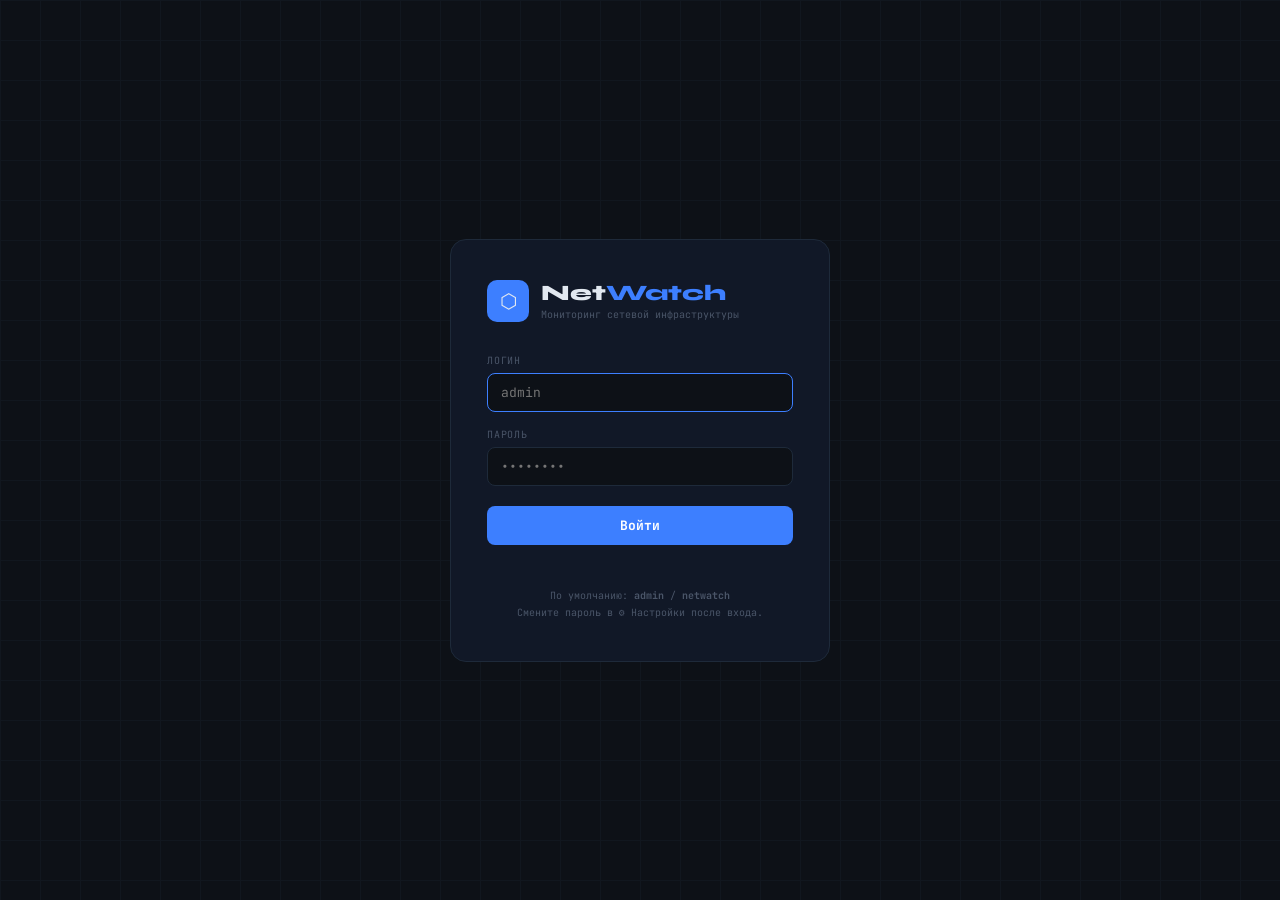
==== templates/login.html @ d7e7091e "add struct and ref code + auth and search" ====
<!DOCTYPE html>
<html lang="ru">
<head>
<meta charset="UTF-8">
<meta name="viewport" content="width=device-width,initial-scale=1.0">
<title>NetWatch — Вход</title>
<link href="https://fonts.googleapis.com/css2?family=JetBrains+Mono:wght@400;600;700&family=Syne:wght@400;700;800&display=swap" rel="stylesheet">
<style>
  :root{--bg:#0d1117;--sf:#111827;--bd:#1e2a3a;--text:#e2e8f0;--muted:#4a5568;--acc:#3d7fff;--red:#ff3d57;--green:#00e676;}
  *{margin:0;padding:0;box-sizing:border-box;}
  body{background:var(--bg);color:var(--text);font-family:'JetBrains Mono',monospace;min-height:100vh;display:flex;align-items:center;justify-content:center;}
  body::before{content:'';position:fixed;inset:0;pointer-events:none;
    background-image:linear-gradient(var(--bd) 1px,transparent 1px),linear-gradient(90deg,var(--bd) 1px,transparent 1px);
    background-size:40px 40px;opacity:.27;}
  .card{position:relative;z-index:1;background:var(--sf);border:1px solid var(--bd);border-radius:16px;padding:40px 36px;width:100%;max-width:380px;}
  .logo{display:flex;align-items:center;gap:12px;margin-bottom:32px;}
  .logo-icon{width:42px;height:42px;background:var(--acc);border-radius:10px;display:flex;align-items:center;justify-content:center;font-size:20px;}
  h1{font-family:'Syne',sans-serif;font-size:22px;font-weight:800;}
  h1 span{color:var(--acc);}
  .sub{font-size:10px;color:var(--muted);margin-top:2px;}
  .fg{display:flex;flex-direction:column;gap:6px;margin-bottom:16px;}
  label{font-size:10px;color:var(--muted);text-transform:uppercase;letter-spacing:.8px;}
  input{background:var(--bg);border:1px solid var(--bd);color:var(--text);padding:10px 13px;border-radius:8px;font-family:inherit;font-size:13px;outline:none;transition:border-color .18s;width:100%;}
  input:focus{border-color:var(--acc);}
  .btn{width:100%;padding:11px;border-radius:8px;border:none;cursor:pointer;font-family:inherit;font-size:13px;font-weight:700;background:var(--acc);color:#fff;transition:all .18s;margin-top:4px;}
  .btn:hover{background:#5590ff;transform:translateY(-1px);}
  .btn:disabled{opacity:.5;cursor:not-allowed;transform:none;}
  .err{color:var(--red);font-size:11px;margin-top:10px;min-height:16px;text-align:center;}
  .hint{font-size:10px;color:var(--muted);text-align:center;margin-top:16px;line-height:1.7;}
</style>
</head>
<body>
<div class="card">
  <div class="logo">
    <div class="logo-icon">⬡</div>
    <div>
      <h1>Net<span>Watch</span></h1>
      <div class="sub">Мониторинг сетевой инфраструктуры</div>
    </div>
  </div>
  <div class="fg">
    <label>Логин</label>
    <input id="username" type="text" placeholder="admin" autocomplete="username" autofocus>
  </div>
  <div class="fg">
    <label>Пароль</label>
    <input id="password" type="password" placeholder="••••••••" autocomplete="current-password"
           onkeydown="if(event.key==='Enter')doLogin()">
  </div>
  <button class="btn" id="loginBtn" onclick="doLogin()">Войти</button>
  <div class="err" id="errMsg"></div>
  <div class="hint">По умолчанию: <b>admin</b> / <b>netwatch</b><br>Смените пароль в ⚙️ Настройки после входа.</div>
</div>
<script>
async function doLogin(){
  const btn=document.getElementById('loginBtn');
  const err=document.getElementById('errMsg');
  btn.disabled=true; btn.textContent='Вход...'; err.textContent='';
  const r=await fetch('/login',{method:'POST',headers:{'Content-Type':'application/json'},
    body:JSON.stringify({
      username:document.getElementById('username').value.trim(),
      password:document.getElementById('password').value
    })});
  if(r.ok){window.location.href='/';}
  else{
    const d=await r.json();
    err.textContent=d.error||'Ошибка входа';
    btn.disabled=false; btn.textContent='Войти';
  }
}
</script>
</body>
</html>
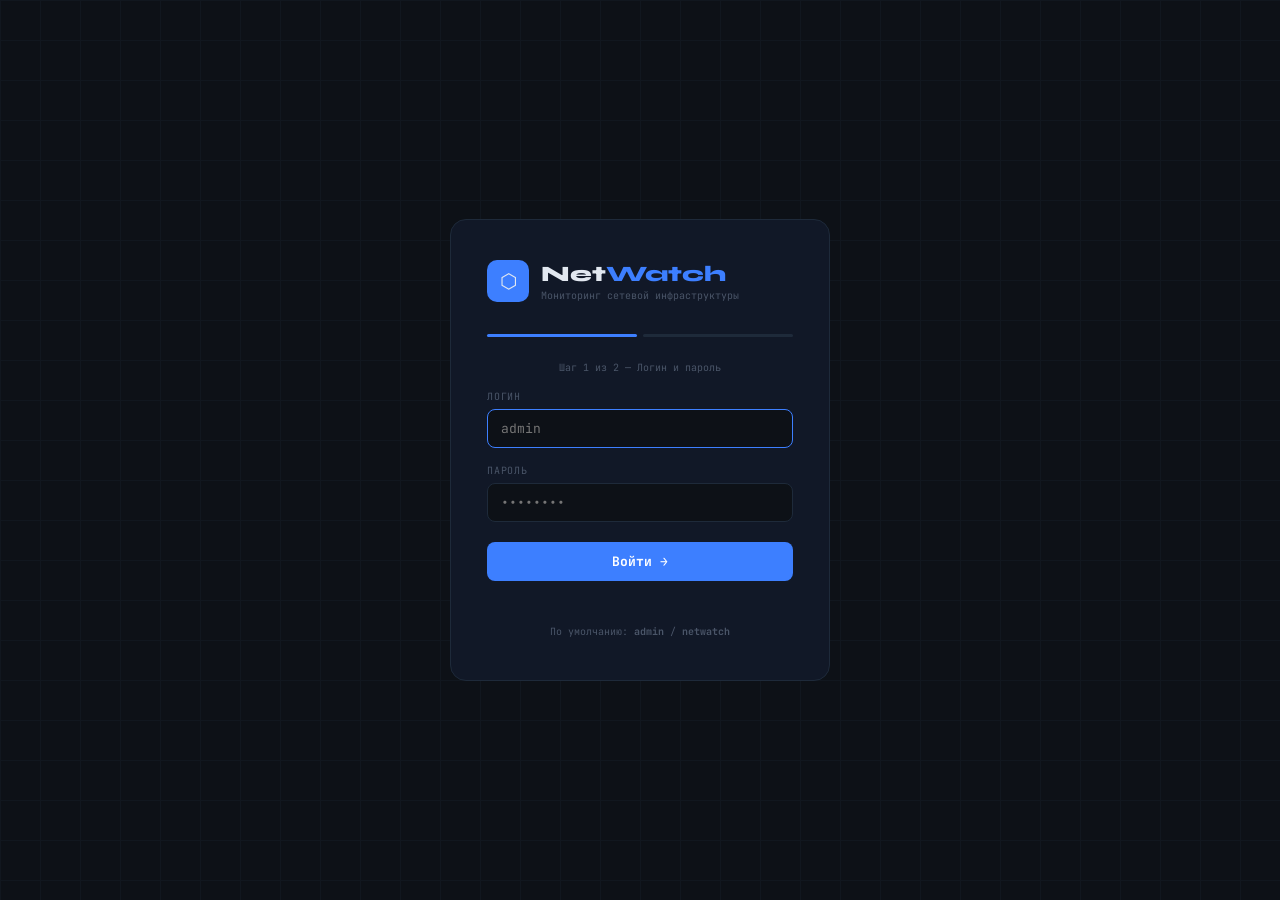
==== commit 8f6f17e6: "https self signed + sla and pdf stat" ====
--- a/templates/login.html
+++ b/templates/login.html
@@ -6,27 +6,63 @@
 <title>NetWatch — Вход</title>
 <link href="https://fonts.googleapis.com/css2?family=JetBrains+Mono:wght@400;600;700&family=Syne:wght@400;700;800&display=swap" rel="stylesheet">
 <style>
-  :root{--bg:#0d1117;--sf:#111827;--bd:#1e2a3a;--text:#e2e8f0;--muted:#4a5568;--acc:#3d7fff;--red:#ff3d57;--green:#00e676;}
+  :root{--bg:#0d1117;--sf:#111827;--bd:#1e2a3a;--text:#e2e8f0;--muted:#4a5568;
+        --acc:#3d7fff;--red:#ff3d57;--green:#00e676;--yel:#ffb300;}
   *{margin:0;padding:0;box-sizing:border-box;}
-  body{background:var(--bg);color:var(--text);font-family:'JetBrains Mono',monospace;min-height:100vh;display:flex;align-items:center;justify-content:center;}
+  body{background:var(--bg);color:var(--text);font-family:'JetBrains Mono',monospace;
+       min-height:100vh;display:flex;align-items:center;justify-content:center;}
   body::before{content:'';position:fixed;inset:0;pointer-events:none;
-    background-image:linear-gradient(var(--bd) 1px,transparent 1px),linear-gradient(90deg,var(--bd) 1px,transparent 1px);
+    background-image:linear-gradient(var(--bd) 1px,transparent 1px),
+                     linear-gradient(90deg,var(--bd) 1px,transparent 1px);
     background-size:40px 40px;opacity:.27;}
-  .card{position:relative;z-index:1;background:var(--sf);border:1px solid var(--bd);border-radius:16px;padding:40px 36px;width:100%;max-width:380px;}
+  .card{position:relative;z-index:1;background:var(--sf);border:1px solid var(--bd);
+        border-radius:16px;padding:40px 36px;width:100%;max-width:380px;
+        transition:all .3s;}
   .logo{display:flex;align-items:center;gap:12px;margin-bottom:32px;}
-  .logo-icon{width:42px;height:42px;background:var(--acc);border-radius:10px;display:flex;align-items:center;justify-content:center;font-size:20px;}
+  .logo-icon{width:42px;height:42px;background:var(--acc);border-radius:10px;
+             display:flex;align-items:center;justify-content:center;font-size:20px;}
   h1{font-family:'Syne',sans-serif;font-size:22px;font-weight:800;}
   h1 span{color:var(--acc);}
   .sub{font-size:10px;color:var(--muted);margin-top:2px;}
+
+  /* Step indicator */
+  .steps{display:flex;gap:6px;margin-bottom:24px;}
+  .step{flex:1;height:3px;border-radius:2px;background:var(--bd);transition:background .3s;}
+  .step.active{background:var(--acc);}
+  .step.done{background:var(--green);}
+  .step-label{font-size:10px;color:var(--muted);text-align:center;margin-bottom:16px;}
+
   .fg{display:flex;flex-direction:column;gap:6px;margin-bottom:16px;}
   label{font-size:10px;color:var(--muted);text-transform:uppercase;letter-spacing:.8px;}
-  input{background:var(--bg);border:1px solid var(--bd);color:var(--text);padding:10px 13px;border-radius:8px;font-family:inherit;font-size:13px;outline:none;transition:border-color .18s;width:100%;}
+  input{background:var(--bg);border:1px solid var(--bd);color:var(--text);
+        padding:10px 13px;border-radius:8px;font-family:inherit;font-size:13px;
+        outline:none;transition:border-color .18s;width:100%;}
   input:focus{border-color:var(--acc);}
-  .btn{width:100%;padding:11px;border-radius:8px;border:none;cursor:pointer;font-family:inherit;font-size:13px;font-weight:700;background:var(--acc);color:#fff;transition:all .18s;margin-top:4px;}
+  input.totp-inp{font-size:22px;letter-spacing:6px;text-align:center;
+                 font-weight:700;padding:12px;}
+
+  .btn{width:100%;padding:11px;border-radius:8px;border:none;cursor:pointer;
+       font-family:inherit;font-size:13px;font-weight:700;background:var(--acc);
+       color:#fff;transition:all .18s;margin-top:4px;}
   .btn:hover{background:#5590ff;transform:translateY(-1px);}
   .btn:disabled{opacity:.5;cursor:not-allowed;transform:none;}
+  .btn-ghost{background:none;border:1px solid var(--bd);color:var(--muted);
+             font-size:11px;padding:8px;margin-top:8px;}
+  .btn-ghost:hover{border-color:var(--acc);color:var(--acc);transform:none;}
+
   .err{color:var(--red);font-size:11px;margin-top:10px;min-height:16px;text-align:center;}
   .hint{font-size:10px;color:var(--muted);text-align:center;margin-top:16px;line-height:1.7;}
+
+  /* 2FA panel */
+  #step2{display:none;}
+  .totp-icon{text-align:center;font-size:36px;margin-bottom:12px;}
+  .totp-desc{font-size:11px;color:var(--muted);text-align:center;
+             line-height:1.6;margin-bottom:16px;}
+  .totp-timer{display:flex;align-items:center;gap:6px;justify-content:center;
+              margin-top:8px;font-size:10px;color:var(--muted);}
+  .timer-bar{flex:1;height:3px;background:var(--bd);border-radius:2px;max-width:80px;}
+  .timer-fill{height:100%;background:var(--yel);border-radius:2px;
+              transition:width 1s linear;}
 </style>
 </head>
 <body>
@@ -35,39 +71,159 @@
     <div class="logo-icon">⬡</div>
     <div>
       <h1>Net<span>Watch</span></h1>
-      <div class="sub">Мониторинг сетевой инфраструктуры</div>
-    </div>
-  </div>
-  <div class="fg">
-    <label>Логин</label>
-    <input id="username" type="text" placeholder="admin" autocomplete="username" autofocus>
-  </div>
-  <div class="fg">
-    <label>Пароль</label>
-    <input id="password" type="password" placeholder="••••••••" autocomplete="current-password"
-           onkeydown="if(event.key==='Enter')doLogin()">
-  </div>
-  <button class="btn" id="loginBtn" onclick="doLogin()">Войти</button>
-  <div class="err" id="errMsg"></div>
-  <div class="hint">По умолчанию: <b>admin</b> / <b>netwatch</b><br>Смените пароль в ⚙️ Настройки после входа.</div>
+      <div class="sub" id="cardSub">Мониторинг сетевой инфраструктуры</div>
+    </div>
+  </div>
+
+  <!-- Step indicator -->
+  <div class="steps">
+    <div class="step active" id="stepBar1"></div>
+    <div class="step" id="stepBar2"></div>
+  </div>
+  <div class="step-label" id="stepLabel">Шаг 1 из 2 — Логин и пароль</div>
+
+  <!-- Step 1: password -->
+  <div id="step1">
+    <div class="fg">
+      <label>Логин</label>
+      <input id="username" type="text" placeholder="admin"
+             autocomplete="username" autofocus>
+    </div>
+    <div class="fg">
+      <label>Пароль</label>
+      <input id="password" type="password" placeholder="••••••••"
+             autocomplete="current-password"
+             onkeydown="if(event.key==='Enter')doLogin()">
+    </div>
+    <button class="btn" id="loginBtn" onclick="doLogin()">Войти →</button>
+    <div class="err" id="errMsg1"></div>
+    <div class="hint">По умолчанию: <b>admin</b> / <b>netwatch</b></div>
+  </div>
+
+  <!-- Step 2: TOTP -->
+  <div id="step2">
+    <div class="totp-icon">🔐</div>
+    <div class="totp-desc">
+      Откройте <b>Google Authenticator</b> или <b>Authy</b><br>
+      и введите 6-значный код для <b id="totpUser"></b>
+    </div>
+    <div class="fg">
+      <label>Код 2FA</label>
+      <input id="totpCode" type="text" inputmode="numeric" maxlength="6"
+             placeholder="000000" class="totp-inp"
+             autocomplete="one-time-code"
+             oninput="this.value=this.value.replace(/\D/g,'')"
+             onkeydown="if(event.key==='Enter')doVerify2FA()">
+    </div>
+    <button class="btn" id="verifyBtn" onclick="doVerify2FA()">Подтвердить ✓</button>
+    <button class="btn btn-ghost" onclick="backToStep1()">← Назад</button>
+    <div class="err" id="errMsg2"></div>
+
+    <div class="totp-timer">
+      <span id="timerSec">30</span>с
+      <div class="timer-bar"><div class="timer-fill" id="timerFill" style="width:100%"></div></div>
+      <span style="color:var(--muted)">до смены кода</span>
+    </div>
+  </div>
 </div>
+
 <script>
-async function doLogin(){
-  const btn=document.getElementById('loginBtn');
-  const err=document.getElementById('errMsg');
-  btn.disabled=true; btn.textContent='Вход...'; err.textContent='';
-  const r=await fetch('/login',{method:'POST',headers:{'Content-Type':'application/json'},
-    body:JSON.stringify({
-      username:document.getElementById('username').value.trim(),
-      password:document.getElementById('password').value
-    })});
-  if(r.ok){window.location.href='/';}
-  else{
-    const d=await r.json();
-    err.textContent=d.error||'Ошибка входа';
-    btn.disabled=false; btn.textContent='Войти';
+let _username = '';
+let _timerInterval = null;
+
+function startTOTPTimer() {
+  if (_timerInterval) clearInterval(_timerInterval);
+  _timerInterval = setInterval(() => {
+    const now  = Math.floor(Date.now() / 1000);
+    const left = 30 - (now % 30);
+    const pct  = (left / 30) * 100;
+    const sec  = document.getElementById('timerSec');
+    const fill = document.getElementById('timerFill');
+    if (sec)  sec.textContent  = left;
+    if (fill) fill.style.width = pct + '%';
+    // Color warning when < 5s
+    if (fill) fill.style.background = left <= 5 ? 'var(--red)' : 'var(--yel)';
+  }, 1000);
+}
+
+function showStep2(username) {
+  _username = username;
+  document.getElementById('step1').style.display    = 'none';
+  document.getElementById('step2').style.display    = 'block';
+  document.getElementById('stepBar1').className     = 'step done';
+  document.getElementById('stepBar2').className     = 'step active';
+  document.getElementById('stepLabel').textContent  = 'Шаг 2 из 2 — Двухфакторная аутентификация';
+  document.getElementById('cardSub').textContent    = 'Подтверждение личности';
+  document.getElementById('totpUser').textContent   = username;
+  document.getElementById('totpCode').value         = '';
+  document.getElementById('errMsg2').textContent    = '';
+  setTimeout(() => document.getElementById('totpCode').focus(), 100);
+  startTOTPTimer();
+}
+
+function backToStep1() {
+  if (_timerInterval) clearInterval(_timerInterval);
+  document.getElementById('step1').style.display    = 'block';
+  document.getElementById('step2').style.display    = 'none';
+  document.getElementById('stepBar1').className     = 'step active';
+  document.getElementById('stepBar2').className     = 'step';
+  document.getElementById('stepLabel').textContent  = 'Шаг 1 из 2 — Логин и пароль';
+  document.getElementById('cardSub').textContent    = 'Мониторинг сетевой инфраструктуры';
+  document.getElementById('errMsg1').textContent    = '';
+}
+
+async function doLogin() {
+  const btn = document.getElementById('loginBtn');
+  const err = document.getElementById('errMsg1');
+  const u   = document.getElementById('username').value.trim();
+  const p   = document.getElementById('password').value;
+  btn.disabled = true; btn.textContent = 'Проверка...'; err.textContent = '';
+  try {
+    const r = await fetch('/login', {
+      method: 'POST',
+      headers: {'Content-Type': 'application/json'},
+      body: JSON.stringify({username: u, password: p})
+    });
+    const d = await r.json();
+    if (d.ok) {
+      window.location.href = '/';
+    } else if (d.need_2fa) {
+      showStep2(u);
+    } else {
+      err.textContent = d.error || 'Ошибка входа';
+    }
+  } catch(e) {
+    err.textContent = 'Ошибка соединения';
   }
+  btn.disabled = false; btn.textContent = 'Войти →';
+}
+
+async function doVerify2FA() {
+  const btn  = document.getElementById('verifyBtn');
+  const err  = document.getElementById('errMsg2');
+  const code = document.getElementById('totpCode').value.trim();
+  if (code.length !== 6) { err.textContent = 'Код должен состоять из 6 цифр'; return; }
+  btn.disabled = true; btn.textContent = 'Проверка...'; err.textContent = '';
+  try {
+    const r = await fetch('/login', {
+      method: 'POST',
+      headers: {'Content-Type': 'application/json'},
+      body: JSON.stringify({username: _username, password: '', totp_code: code})
+    });
+    const d = await r.json();
+    if (d.ok) {
+      if (_timerInterval) clearInterval(_timerInterval);
+      window.location.href = '/';
+    } else {
+      err.textContent = d.error || 'Неверный код';
+      document.getElementById('totpCode').value = '';
+      document.getElementById('totpCode').focus();
+    }
+  } catch(e) {
+    err.textContent = 'Ошибка соединения';
+  }
+  btn.disabled = false; btn.textContent = 'Подтвердить ✓';
 }
 </script>
 </body>
-</html>
+</html>
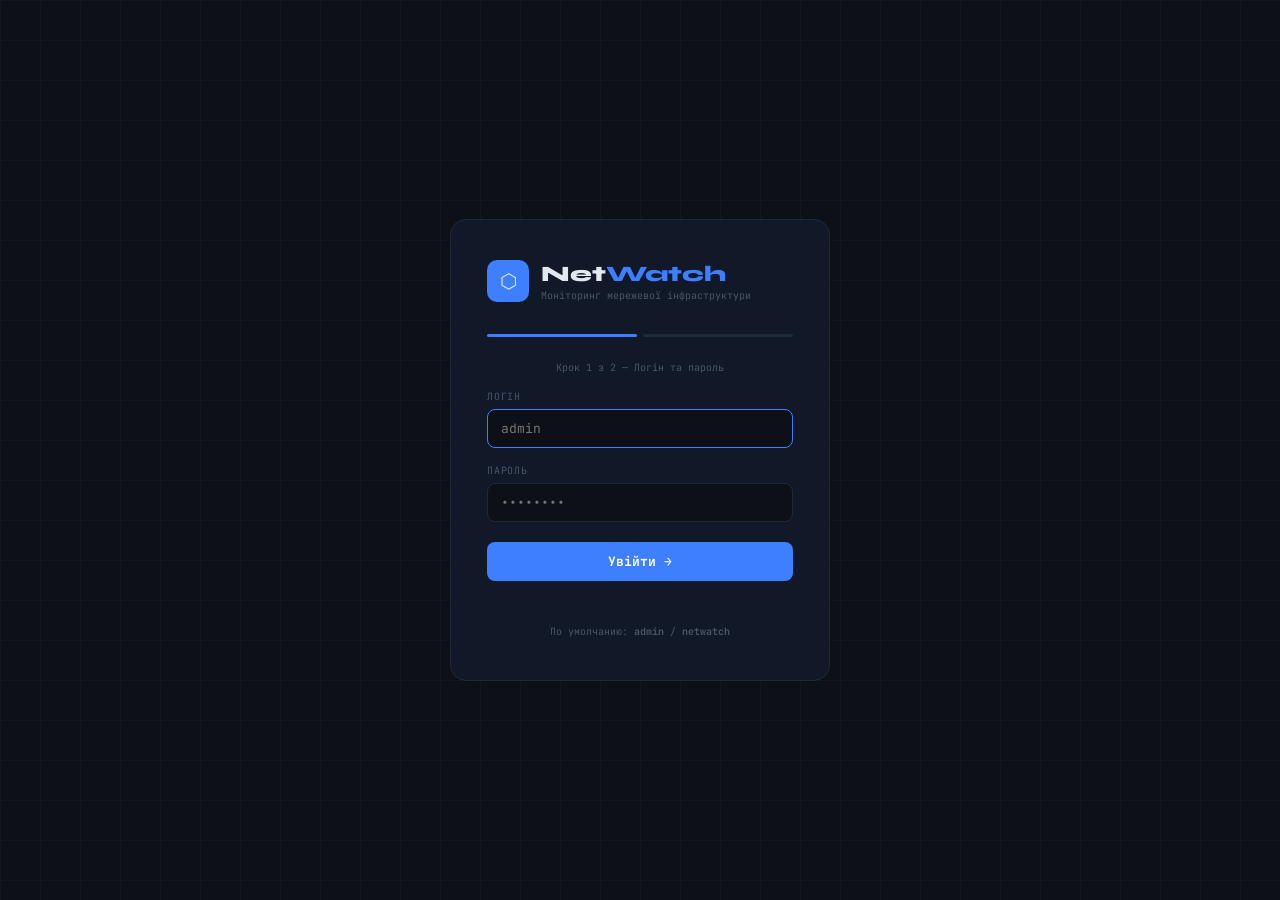
==== commit 77f83b60: "add pwa, websocket, js struct" ====
--- a/templates/login.html
+++ b/templates/login.html
@@ -3,7 +3,7 @@
 <head>
 <meta charset="UTF-8">
 <meta name="viewport" content="width=device-width,initial-scale=1.0">
-<title>NetWatch — Вход</title>
+<title>NetWatch — Вхід</title>
 <link href="https://fonts.googleapis.com/css2?family=JetBrains+Mono:wght@400;600;700&family=Syne:wght@400;700;800&display=swap" rel="stylesheet">
 <style>
   :root{--bg:#0d1117;--sf:#111827;--bd:#1e2a3a;--text:#e2e8f0;--muted:#4a5568;
@@ -71,7 +71,7 @@
     <div class="logo-icon">⬡</div>
     <div>
       <h1>Net<span>Watch</span></h1>
-      <div class="sub" id="cardSub">Мониторинг сетевой инфраструктуры</div>
+      <div class="sub" id="cardSub">Моніторинг мережевої інфраструктури</div>
     </div>
   </div>
 
@@ -80,12 +80,12 @@
     <div class="step active" id="stepBar1"></div>
     <div class="step" id="stepBar2"></div>
   </div>
-  <div class="step-label" id="stepLabel">Шаг 1 из 2 — Логин и пароль</div>
+  <div class="step-label" id="stepLabel">Крок 1 з 2 — Логін та пароль</div>
 
   <!-- Step 1: password -->
   <div id="step1">
     <div class="fg">
-      <label>Логин</label>
+      <label>Логін</label>
       <input id="username" type="text" placeholder="admin"
              autocomplete="username" autofocus>
     </div>
@@ -95,7 +95,7 @@
              autocomplete="current-password"
              onkeydown="if(event.key==='Enter')doLogin()">
     </div>
-    <button class="btn" id="loginBtn" onclick="doLogin()">Войти →</button>
+    <button class="btn" id="loginBtn" onclick="doLogin()">Увійти →</button>
     <div class="err" id="errMsg1"></div>
     <div class="hint">По умолчанию: <b>admin</b> / <b>netwatch</b></div>
   </div>
@@ -104,8 +104,8 @@
   <div id="step2">
     <div class="totp-icon">🔐</div>
     <div class="totp-desc">
-      Откройте <b>Google Authenticator</b> или <b>Authy</b><br>
-      и введите 6-значный код для <b id="totpUser"></b>
+      Відкрийте <b>Google Authenticator</b> або <b>Authy</b><br>
+      та введіть 6-значний код для <b id="totpUser"></b>
     </div>
     <div class="fg">
       <label>Код 2FA</label>
@@ -115,14 +115,14 @@
              oninput="this.value=this.value.replace(/\D/g,'')"
              onkeydown="if(event.key==='Enter')doVerify2FA()">
     </div>
-    <button class="btn" id="verifyBtn" onclick="doVerify2FA()">Подтвердить ✓</button>
+    <button class="btn" id="verifyBtn" onclick="doVerify2FA()">Підтвердити ✓</button>
     <button class="btn btn-ghost" onclick="backToStep1()">← Назад</button>
     <div class="err" id="errMsg2"></div>
 
     <div class="totp-timer">
       <span id="timerSec">30</span>с
       <div class="timer-bar"><div class="timer-fill" id="timerFill" style="width:100%"></div></div>
-      <span style="color:var(--muted)">до смены кода</span>
+      <span style="color:var(--muted)">до зміни коду</span>
     </div>
   </div>
 </div>
@@ -152,8 +152,8 @@
   document.getElementById('step2').style.display    = 'block';
   document.getElementById('stepBar1').className     = 'step done';
   document.getElementById('stepBar2').className     = 'step active';
-  document.getElementById('stepLabel').textContent  = 'Шаг 2 из 2 — Двухфакторная аутентификация';
-  document.getElementById('cardSub').textContent    = 'Подтверждение личности';
+  document.getElementById('stepLabel').textContent  = 'Крок 2 з 2 — Двофакторна автентифікація';
+  document.getElementById('cardSub').textContent    = 'Підтвердження особи';
   document.getElementById('totpUser').textContent   = username;
   document.getElementById('totpCode').value         = '';
   document.getElementById('errMsg2').textContent    = '';
@@ -167,8 +167,8 @@
   document.getElementById('step2').style.display    = 'none';
   document.getElementById('stepBar1').className     = 'step active';
   document.getElementById('stepBar2').className     = 'step';
-  document.getElementById('stepLabel').textContent  = 'Шаг 1 из 2 — Логин и пароль';
-  document.getElementById('cardSub').textContent    = 'Мониторинг сетевой инфраструктуры';
+  document.getElementById('stepLabel').textContent  = 'Крок 1 з 2 — Логін та пароль';
+  document.getElementById('cardSub').textContent    = 'Моніторинг мережевої інфраструктури';
   document.getElementById('errMsg1').textContent    = '';
 }
 
@@ -177,7 +177,7 @@
   const err = document.getElementById('errMsg1');
   const u   = document.getElementById('username').value.trim();
   const p   = document.getElementById('password').value;
-  btn.disabled = true; btn.textContent = 'Проверка...'; err.textContent = '';
+  btn.disabled = true; btn.textContent = 'Перевірка...'; err.textContent = '';
   try {
     const r = await fetch('/login', {
       method: 'POST',
@@ -190,20 +190,20 @@
     } else if (d.need_2fa) {
       showStep2(u);
     } else {
-      err.textContent = d.error || 'Ошибка входа';
+      err.textContent = d.error || 'Помилка входу';
     }
   } catch(e) {
-    err.textContent = 'Ошибка соединения';
+    err.textContent = 'Помилка з'єднання';
   }
-  btn.disabled = false; btn.textContent = 'Войти →';
+  btn.disabled = false; btn.textContent = 'Увійти →';
 }
 
 async function doVerify2FA() {
   const btn  = document.getElementById('verifyBtn');
   const err  = document.getElementById('errMsg2');
   const code = document.getElementById('totpCode').value.trim();
-  if (code.length !== 6) { err.textContent = 'Код должен состоять из 6 цифр'; return; }
-  btn.disabled = true; btn.textContent = 'Проверка...'; err.textContent = '';
+  if (code.length !== 6) { err.textContent = 'Код має складатися з 6 цифр'; return; }
+  btn.disabled = true; btn.textContent = 'Перевірка...'; err.textContent = '';
   try {
     const r = await fetch('/login', {
       method: 'POST',
@@ -215,14 +215,14 @@
       if (_timerInterval) clearInterval(_timerInterval);
       window.location.href = '/';
     } else {
-      err.textContent = d.error || 'Неверный код';
+      err.textContent = d.error || 'Невірний код';
       document.getElementById('totpCode').value = '';
       document.getElementById('totpCode').focus();
     }
   } catch(e) {
-    err.textContent = 'Ошибка соединения';
+    err.textContent = 'Помилка з'єднання';
   }
-  btn.disabled = false; btn.textContent = 'Подтвердить ✓';
+  btn.disabled = false; btn.textContent = 'Підтвердити ✓';
 }
 </script>
 </body>
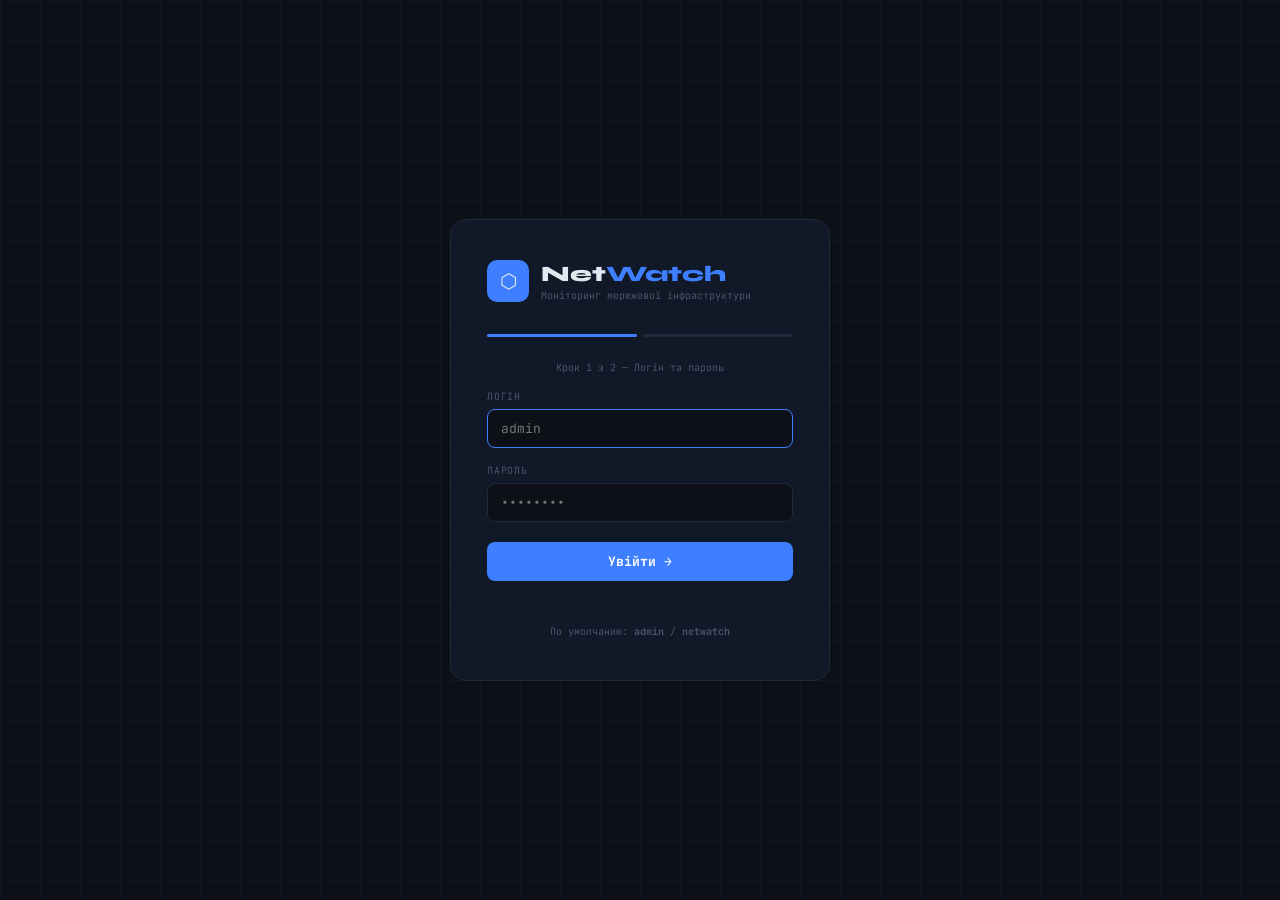
==== commit 41d1847d: "log bag fix" ====
--- a/templates/login.html
+++ b/templates/login.html
@@ -193,7 +193,7 @@
       err.textContent = d.error || 'Помилка входу';
     }
   } catch(e) {
-    err.textContent = 'Помилка з'єднання';
+    err.textContent = "Помилка з'єднання";
   }
   btn.disabled = false; btn.textContent = 'Увійти →';
 }
@@ -220,7 +220,7 @@
       document.getElementById('totpCode').focus();
     }
   } catch(e) {
-    err.textContent = 'Помилка з'єднання';
+    err.textContent = "Помилка з'єднання";
   }
   btn.disabled = false; btn.textContent = 'Підтвердити ✓';
 }
